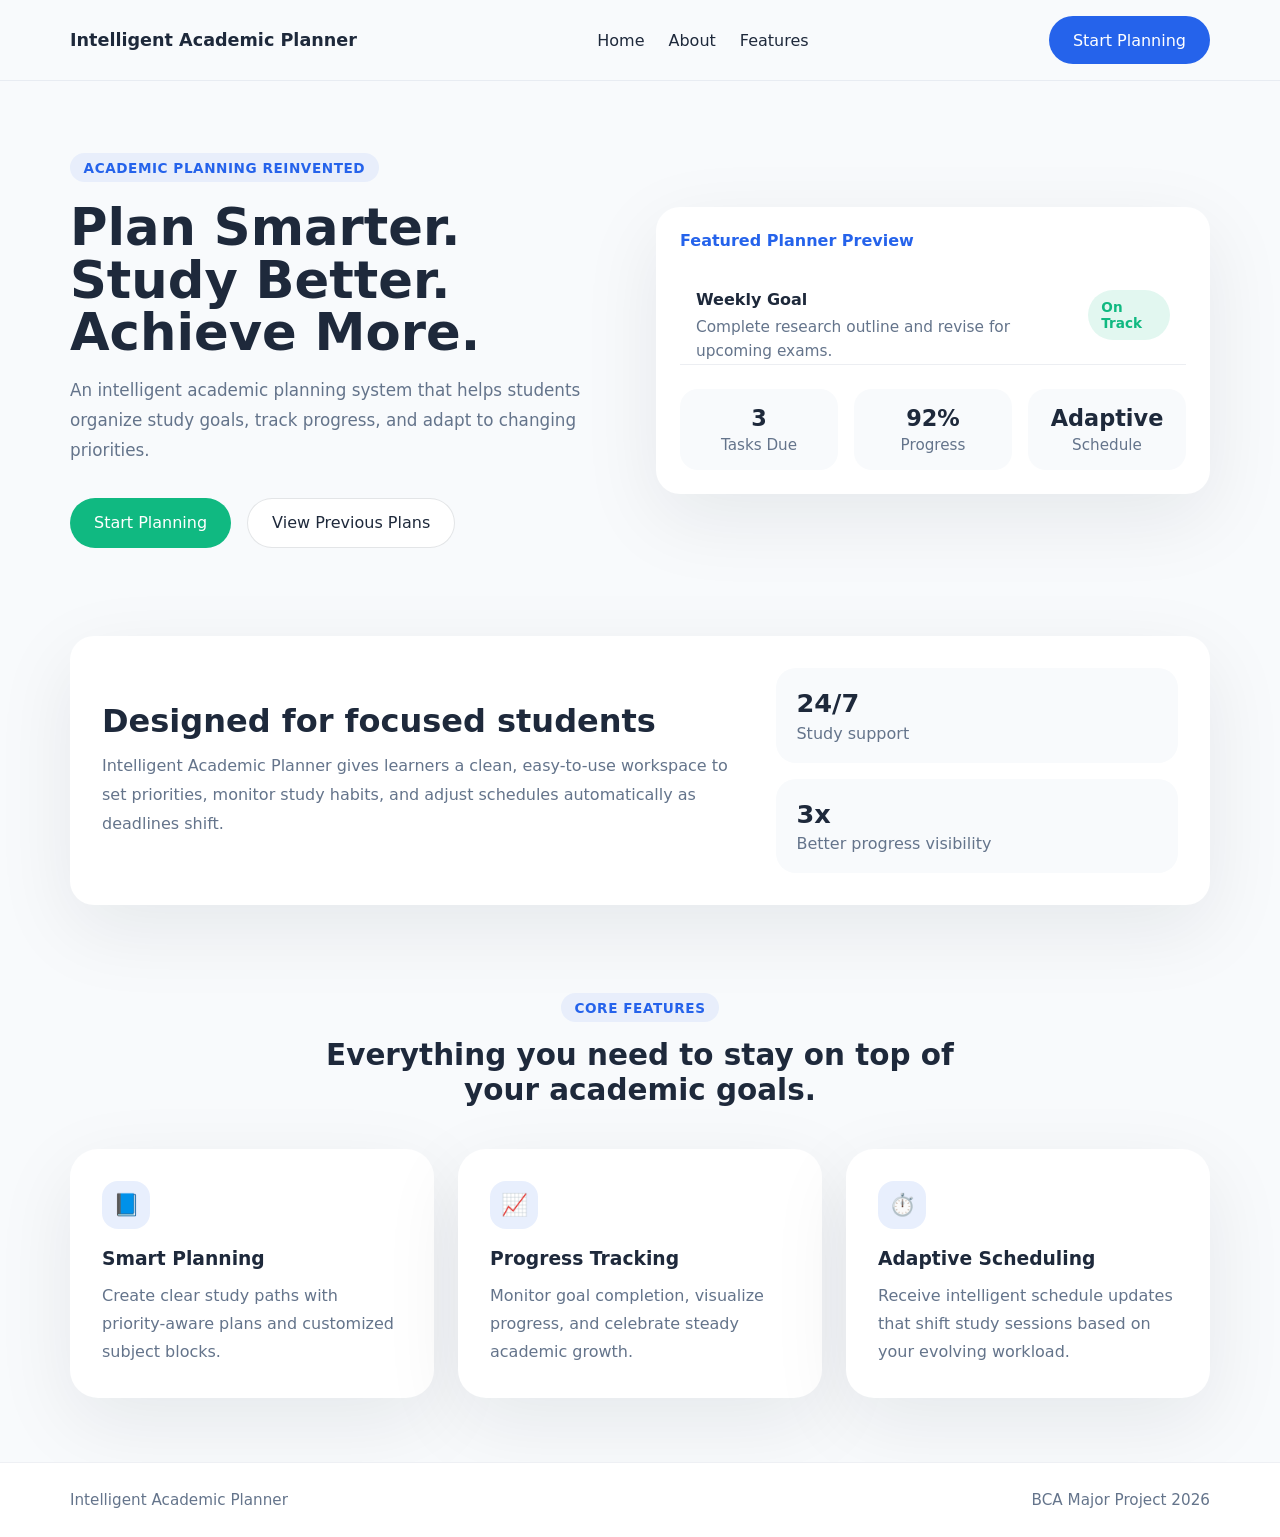
==== Frontend/HTML/index.html @ 57ea5399 "Initial project structure and homepage completed" ====
<!DOCTYPE html>
<html lang="en">
<head>
  <meta charset="UTF-8" />
  <meta name="viewport" content="width=device-width, initial-scale=1.0" />
  <title>Intelligent Academic Planner</title>
  <link rel="stylesheet" href="../CSS/style.css" />
</head>
<body>
  <div class="page-shell">
    <header class="site-header">
      <div class="container header-inner">
        <a href="#" class="brand">Intelligent Academic Planner</a>
        <nav class="main-nav">
          <a href="#home">Home</a>
          <a href="#about">About</a>
          <a href="#features">Features</a>
        </nav>
        <a href="#start" class="button button-primary">Start Planning</a>
      </div>
    </header>

    <main>
      <section class="hero" id="home">
        <div class="container hero-grid">
          <div class="hero-copy">
            <span class="eyebrow">Academic Planning Reinvented</span>
            <h1>Plan Smarter. Study Better. Achieve More.</h1>
            <p class="hero-text">An intelligent academic planning system that helps students organize study goals, track progress, and adapt to changing priorities.</p>
            <div class="hero-actions">
              <a href="#start" class="button button-accent">Start Planning</a>
              <a href="#saved" class="button button-secondary">View Previous Plans</a>
            </div>
          </div>
          <div class="hero-card">
            <div class="hero-card-inner">
              <p class="card-label">Featured Planner Preview</p>
              <div class="planner-summary">
                <div>
                  <h3>Weekly Goal</h3>
                  <p>Complete research outline and revise for upcoming exams.</p>
                </div>
                <div class="status-pill">On Track</div>
              </div>
              <div class="planner-metrics">
                <div>
                  <span>3</span>
                  <p>Tasks Due</p>
                </div>
                <div>
                  <span>92%</span>
                  <p>Progress</p>
                </div>
                <div>
                  <span>Adaptive</span>
                  <p>Schedule</p>
                </div>
              </div>
            </div>
          </div>
        </div>
      </section>

      <section class="overview" id="about">
        <div class="container overview-card">
          <div>
            <h2>Designed for focused students</h2>
            <p>Intelligent Academic Planner gives learners a clean, easy-to-use workspace to set priorities, monitor study habits, and adjust schedules automatically as deadlines shift.</p>
          </div>
          <div class="overview-stats">
            <div>
              <strong>24/7</strong>
              <span>Study support</span>
            </div>
            <div>
              <strong>3x</strong>
              <span>Better progress visibility</span>
            </div>
          </div>
        </div>
      </section>

      <section class="features" id="features">
        <div class="container section-head">
          <span class="eyebrow">Core Features</span>
          <h2>Everything you need to stay on top of your academic goals.</h2>
        </div>
        <div class="container feature-grid">
          <article class="feature-card">
            <div class="feature-icon">📘</div>
            <h3>Smart Planning</h3>
            <p>Create clear study paths with priority-aware plans and customized subject blocks.</p>
          </article>

          <article class="feature-card">
            <div class="feature-icon">📈</div>
            <h3>Progress Tracking</h3>
            <p>Monitor goal completion, visualize progress, and celebrate steady academic growth.</p>
          </article>

          <article class="feature-card">
            <div class="feature-icon">⏱️</div>
            <h3>Adaptive Scheduling</h3>
            <p>Receive intelligent schedule updates that shift study sessions based on your evolving workload.</p>
          </article>
        </div>
      </section>
    </main>

    <footer class="site-footer" id="saved">
      <div class="container footer-inner">
        <p>Intelligent Academic Planner</p>
        <p>BCA Major Project 2026</p>
      </div>
    </footer>
  </div>
</body>
</html>
---- Frontend/CSS/style.css ----
:root {
  color-scheme: light;
  --color-primary: #2563EB;
  --color-secondary: #1E293B;
  --color-accent: #10B981;
  --color-surface: #FFFFFF;
  --color-bg: #F8FAFC;
  --color-muted: #64748B;
  --shadow: 0 24px 80px rgba(15, 23, 42, 0.08);
  --radius: 24px;
}

* {
  box-sizing: border-box;
}

html,
body {
  margin: 0;
  min-height: 100%;
  font-family: Inter, system-ui, -apple-system, BlinkMacSystemFont, "Segoe UI", sans-serif;
  color: var(--color-secondary);
  background: var(--color-bg);
}

img {
  max-width: 100%;
  display: block;
}

button,
a {
  font: inherit;
}

.page-shell {
  display: flex;
  flex-direction: column;
  min-height: 100vh;
}

.container {
  width: min(1140px, calc(100% - 2rem));
  margin: 0 auto;
}

.site-header {
  position: sticky;
  top: 0;
  z-index: 10;
  background: rgba(248, 250, 252, 0.95);
  backdrop-filter: blur(14px);
  border-bottom: 1px solid rgba(148, 163, 184, 0.16);
}

.header-inner {
  display: flex;
  align-items: center;
  justify-content: space-between;
  gap: 1rem;
  padding: 1rem 0;
}

.brand {
  text-decoration: none;
  color: var(--color-secondary);
  font-size: 1.1rem;
  font-weight: 700;
}

.main-nav {
  display: flex;
  align-items: center;
  gap: 1.5rem;
}

.main-nav a {
  text-decoration: none;
  color: var(--color-secondary);
  font-weight: 500;
  transition: color 0.2s ease;
}

.main-nav a:hover,
.hero-actions a:hover,
.feature-card:hover {
  color: var(--color-primary);
}

.button {
  display: inline-flex;
  align-items: center;
  justify-content: center;
  padding: 0.92rem 1.5rem;
  border-radius: 999px;
  border: none;
  text-decoration: none;
  cursor: pointer;
  transition: transform 0.2s ease, box-shadow 0.2s ease;
}

.button:hover {
  transform: translateY(-1px);
}

.button-primary {
  background: var(--color-primary);
  color: white;
}

.button-secondary {
  background: white;
  color: var(--color-secondary);
  border: 1px solid rgba(30, 41, 59, 0.12);
}

.button-accent {
  background: var(--color-accent);
  color: white;
}

.hero {
  padding: 4.5rem 0 3rem;
}

.hero-grid {
  display: grid;
  grid-template-columns: repeat(2, minmax(0, 1fr));
  align-items: center;
  gap: 2rem;
}

.hero-copy {
  max-width: 540px;
}

.eyebrow {
  display: inline-flex;
  align-items: center;
  padding: 0.4rem 0.85rem;
  border-radius: 999px;
  background: rgba(37, 99, 235, 0.08);
  color: var(--color-primary);
  font-size: 0.85rem;
  font-weight: 700;
  letter-spacing: 0.04em;
  text-transform: uppercase;
}

.hero-copy h1 {
  margin: 1.2rem 0 1rem;
  font-size: clamp(2.5rem, 4vw, 4.1rem);
  line-height: 1.02;
}

.hero-text {
  max-width: 42rem;
  margin-bottom: 2rem;
  color: var(--color-muted);
  font-size: 1.05rem;
  line-height: 1.8;
}

.hero-actions {
  display: flex;
  flex-wrap: wrap;
  gap: 1rem;
}

.hero-card {
  padding: 1.5rem;
  background: white;
  border-radius: var(--radius);
  box-shadow: var(--shadow);
}

.hero-card-inner {
  display: grid;
  gap: 1.5rem;
}

.card-label {
  margin: 0;
  color: var(--color-primary);
  font-weight: 700;
}

.planner-summary {
  display: flex;
  justify-content: space-between;
  align-items: flex-start;
  gap: 1rem;
  padding: 1rem 1rem 0;
  border-bottom: 1px solid rgba(148, 163, 184, 0.18);
}

.planner-summary h3 {
  margin: 0 0 0.35rem;
  font-size: 1rem;
}

.planner-summary p {
  margin: 0;
  color: var(--color-muted);
  font-size: 0.96rem;
  line-height: 1.6;
}

.status-pill {
  padding: 0.55rem 0.85rem;
  border-radius: 999px;
  background: rgba(16, 185, 129, 0.12);
  color: var(--color-accent);
  font-weight: 700;
  font-size: 0.85rem;
}

.planner-metrics {
  display: grid;
  grid-template-columns: repeat(3, minmax(0, 1fr));
  gap: 1rem;
}

.planner-metrics div {
  background: #f8fafc;
  border-radius: 18px;
  padding: 1rem;
  text-align: center;
}

.planner-metrics span {
  display: block;
  font-size: 1.4rem;
  font-weight: 700;
  color: var(--color-secondary);
}

.planner-metrics p {
  margin: 0.35rem 0 0;
  color: var(--color-muted);
  font-size: 0.95rem;
}

.overview {
  padding: 2.5rem 0;
}

.overview-card {
  display: grid;
  grid-template-columns: 1.6fr 1fr;
  gap: 2rem;
  align-items: center;
  padding: 2rem;
  background: white;
  border-radius: var(--radius);
  box-shadow: var(--shadow);
}

.overview-card h2 {
  margin: 0 0 0.75rem;
  font-size: 2rem;
}

.overview-card p {
  color: var(--color-muted);
  line-height: 1.8;
  margin: 0;
}

.overview-stats {
  display: grid;
  gap: 1rem;
}

.overview-stats div {
  padding: 1.25rem;
  background: #f8fafc;
  border-radius: 20px;
}

.overview-stats strong {
  display: block;
  font-size: 1.6rem;
  margin-bottom: 0.35rem;
}

.overview-stats span {
  color: var(--color-muted);
}

.features {
  padding: 3rem 0 4rem;
}

.section-head {
  text-align: center;
  margin-bottom: 2.5rem;
}

.section-head h2 {
  margin: 1rem auto 0;
  max-width: 640px;
  font-size: clamp(1.8rem, 2.3vw, 2.5rem);
  line-height: 1.2;
}

.feature-grid {
  display: grid;
  grid-template-columns: repeat(3, minmax(0, 1fr));
  gap: 1.5rem;
}

.feature-card {
  padding: 2rem;
  background: white;
  border-radius: 28px;
  box-shadow: var(--shadow);
  transition: transform 0.25s ease, box-shadow 0.25s ease;
}

.feature-card:hover {
  transform: translateY(-4px);
}

.feature-icon {
  display: inline-flex;
  align-items: center;
  justify-content: center;
  width: 3rem;
  height: 3rem;
  margin-bottom: 1.2rem;
  background: rgba(37, 99, 235, 0.1);
  border-radius: 1rem;
  font-size: 1.35rem;
}

.feature-card h3 {
  margin: 0 0 0.85rem;
}

.feature-card p {
  margin: 0;
  color: var(--color-muted);
  line-height: 1.75;
}

.site-footer {
  margin-top: auto;
  padding: 1.75rem 0;
  background: white;
  border-top: 1px solid rgba(148, 163, 184, 0.16);
}

.footer-inner {
  display: flex;
  align-items: center;
  justify-content: space-between;
  gap: 1rem;
}

.footer-inner p {
  margin: 0;
  color: var(--color-muted);
  font-size: 0.95rem;
}

@media (max-width: 900px) {
  .hero-grid,
  .overview-card,
  .feature-grid,
  .footer-inner {
    grid-template-columns: 1fr;
  }

  .main-nav {
    display: none;
  }

  .header-inner {
    justify-content: space-between;
  }
}

@media (max-width: 680px) {
  .hero {
    padding-top: 3rem;
  }

  .hero-copy h1 {
    font-size: 2.5rem;
  }

  .overview-card,
  .hero-card,
  .feature-card {
    border-radius: 22px;
  }

  .button {
    width: 100%;
  }

  .hero-actions {
    flex-direction: column;
  }

  .planner-metrics {
    grid-template-columns: 1fr;
  }
}
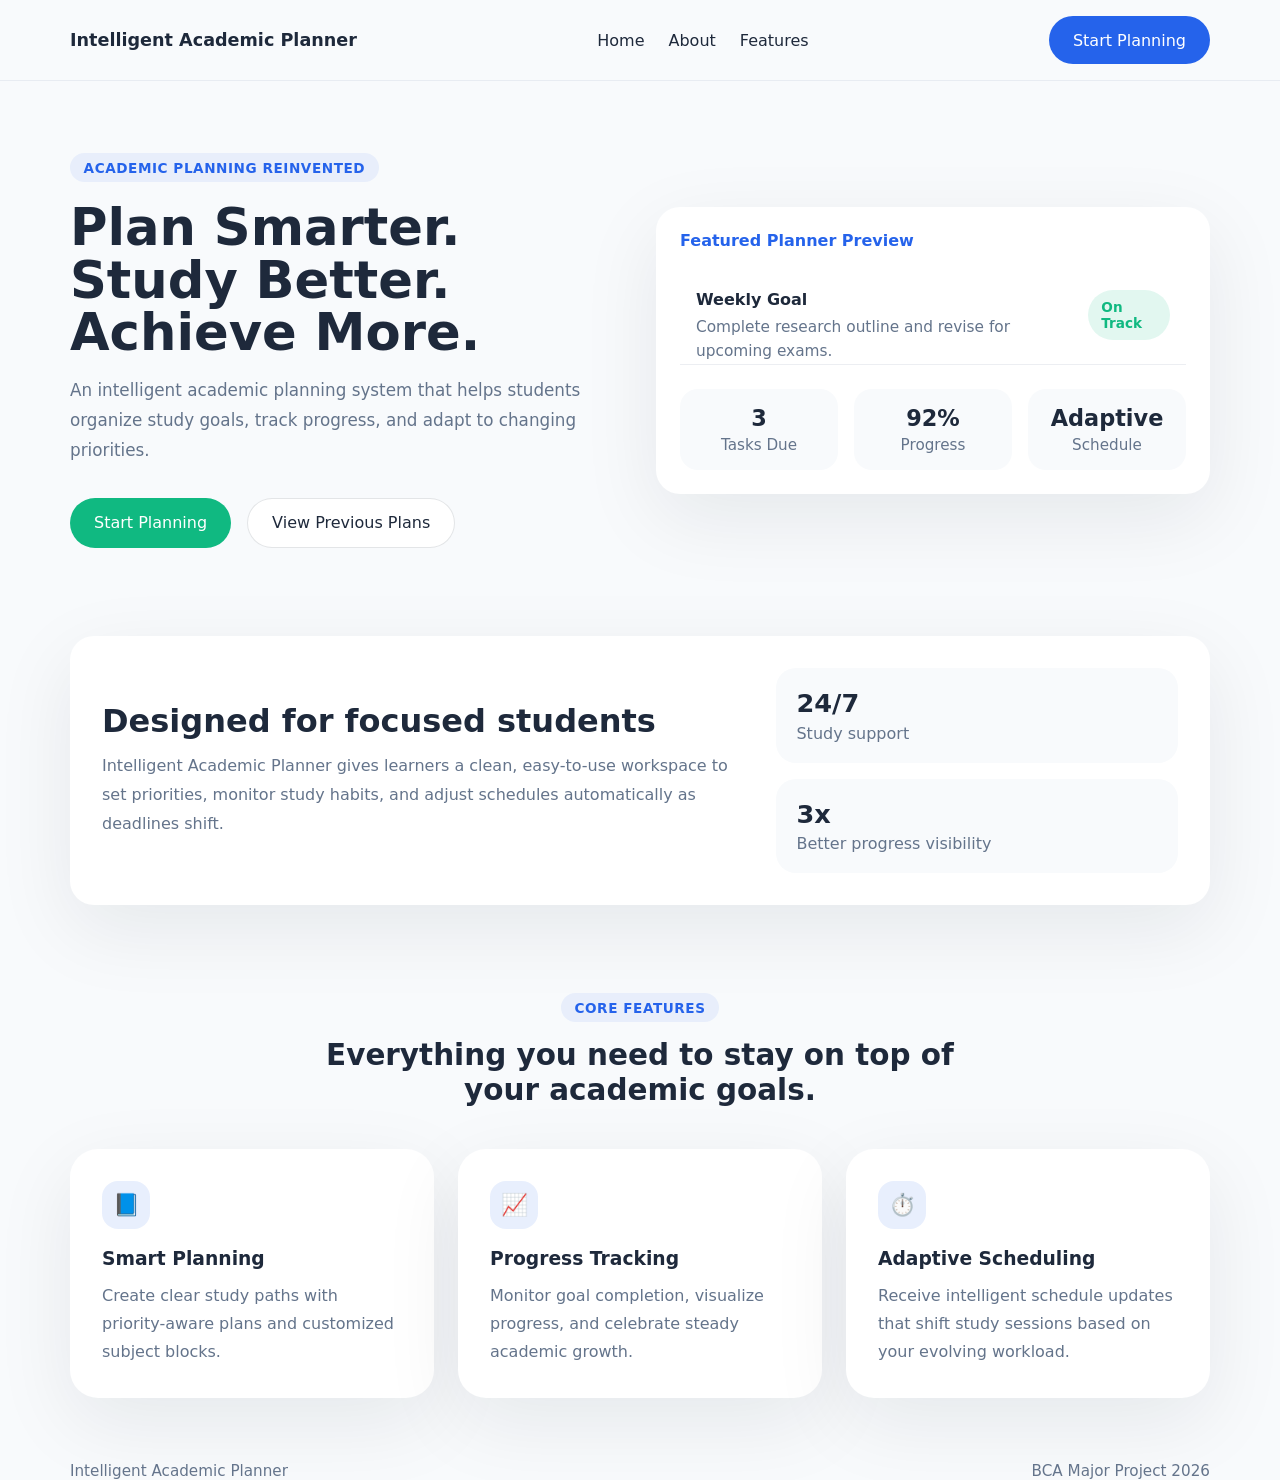
==== commit d904cbf1: "Create Plan page completed and navigation fixed" ====
--- a/Frontend/HTML/index.html
+++ b/Frontend/HTML/index.html
@@ -16,7 +16,7 @@
           <a href="#about">About</a>
           <a href="#features">Features</a>
         </nav>
-        <a href="#start" class="button button-primary">Start Planning</a>
+        <a href="create-plan.html" class="button button-primary">Start Planning</a>
       </div>
     </header>
 
@@ -28,9 +28,14 @@
             <h1>Plan Smarter. Study Better. Achieve More.</h1>
             <p class="hero-text">An intelligent academic planning system that helps students organize study goals, track progress, and adapt to changing priorities.</p>
             <div class="hero-actions">
-              <a href="#start" class="button button-accent">Start Planning</a>
-              <a href="#saved" class="button button-secondary">View Previous Plans</a>
-            </div>
+  <a href="create-plan.html" class="button button-accent">
+    Start Planning
+  </a>
+
+  <a href="saved-plans.html" class="button button-secondary">
+    View Previous Plans
+  </a>
+</div>
           </div>
           <div class="hero-card">
             <div class="hero-card-inner">
--- a/Frontend/CSS/style.css
+++ b/Frontend/CSS/style.css
@@ -344,12 +344,99 @@
   line-height: 1.75;
 }
 
-.site-footer {
-  margin-top: auto;
-  padding: 1.75rem 0;
-  background: white;
-  border-top: 1px solid rgba(148, 163, 184, 0.16);
-}
+  .plan-hero {
+    padding-top: 3rem;
+    padding-bottom: 2rem;
+  }
+
+  .form-summary-card {
+    background: linear-gradient(180deg, rgba(37, 99, 235, 0.08), rgba(16, 185, 129, 0.06));
+  }
+
+  .plan-form-section {
+    padding: 3rem 0 5rem;
+  }
+
+  .form-card {
+    background: white;
+    border-radius: calc(var(--radius) - 4px);
+    box-shadow: var(--shadow);
+    padding: 2.5rem;
+  }
+
+  .form-card-header {
+    display: flex;
+    flex-direction: column;
+    gap: 1rem;
+    margin-bottom: 1.8rem;
+  }
+
+  .plan-form h2,
+  .plan-form p {
+    margin: 0;
+  }
+
+  .plan-form h2 {
+    margin-top: 0.35rem;
+    font-size: 1.8rem;
+    line-height: 1.2;
+  }
+
+  .field-grid {
+    display: grid;
+    grid-template-columns: repeat(2, minmax(0, 1fr));
+    gap: 1.5rem;
+  }
+
+  .form-group {
+    display: flex;
+    flex-direction: column;
+    gap: 0.6rem;
+  }
+
+  .form-group label {
+    font-weight: 600;
+    color: var(--color-secondary);
+  }
+
+  .form-group input,
+  .form-group select,
+  .form-group textarea {
+    width: 100%;
+    padding: 0.95rem 1rem;
+    border: 1px solid rgba(148, 163, 184, 0.35);
+    border-radius: 18px;
+    background: #f8fafc;
+    color: var(--color-secondary);
+    font-size: 1rem;
+    outline: none;
+    transition: border-color 0.2s ease, box-shadow 0.2s ease;
+  }
+
+  .form-group input:focus,
+  .form-group select:focus,
+  .form-group textarea:focus {
+    border-color: rgba(37, 99, 235, 0.45);
+    box-shadow: 0 0 0 4px rgba(37, 99, 235, 0.08);
+    background: white;
+  }
+
+  .form-group textarea {
+    min-height: 140px;
+    resize: vertical;
+  }
+
+  .button-row {
+    display: flex;
+    flex-wrap: wrap;
+    gap: 1rem;
+    margin-top: 1.5rem;
+  }
+
+  .button-row .button {
+    min-width: 180px;
+  }
+
 
 .footer-inner {
   display: flex;
@@ -381,6 +468,12 @@
   }
 }
 
+@media (max-width: 760px) {
+  .field-grid {
+    grid-template-columns: 1fr;
+  }
+}
+
 @media (max-width: 680px) {
   .hero {
     padding-top: 3rem;
